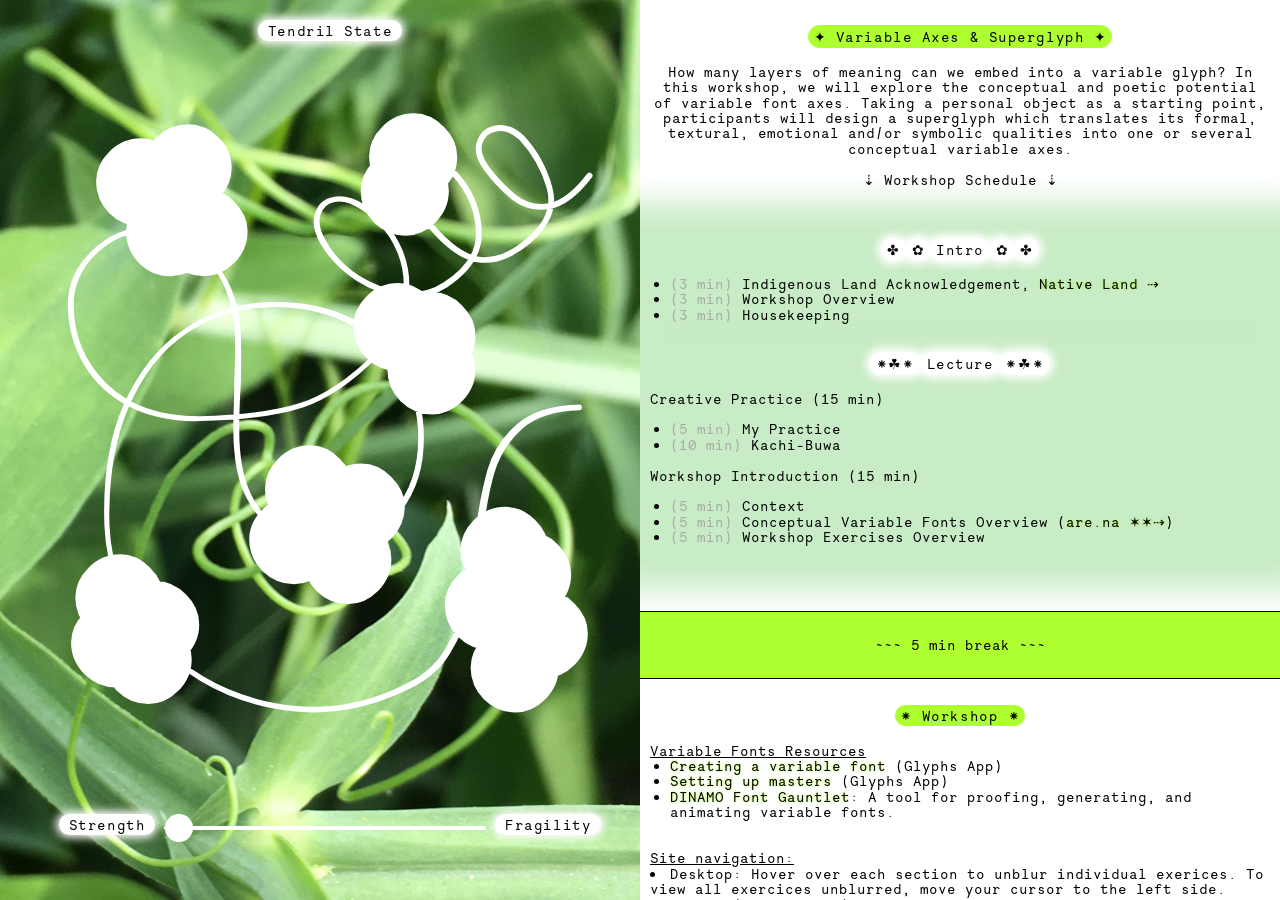
==== docs/index.html @ ecfbcab4 "Update index.html" ====
<!DOCTYPE html>
<html >
<head>
    <meta charset="UTF-8"> 
    <link rel="stylesheet" href="style.css">
    <meta name="description" content="Superglyph Workshop by Emi Takahashi">
    <meta property="og:url" content="">
    <meta property="og:title" content="Superglyph Workshop">
    <meta property="og:description" content="Superglyph Workshop by Emi Takahashi">
    <meta name="viewport" content="width=device-width, initial-scale=1">
    <link rel="shortcut icon" href="images/favi.png" type="image/png">
    <link rel="icon" href="images/favi.png" type="image/png">
    <title>Variable Axes & Superglyph Workshop</title> 


<body>
    <div class="big">
        <div class="left">
<!-- LEFT
----------------------------------------------------------------------------
----------------------------------------------------------------------------
----------------------------------------------------------------------------
----------------------------------------------------------------------------
----------------------------------------------------------------------------
----------------------------------------------------------------------------
--------------------------------------------------------------------------->
            <!-- COVER------------------------------------------------------------------>

                <div class="cover">
                <center>
                <div class="g"> 
                <button>Tendril State</button>

                    <div id="font" > <span class="glyph">I</span> </div>

                    <div class="range">
                        <button>Strength</button>
                        <input type ="range" min="100", max="900" value="100" id="weight-slider">
                        <button>Fragility</button>
                    </div>
                </div>
                </center>

                </div> 



            <!-- PARTICIPANTS --------------------------------------------------------->

            <div class="row zero">
                <div class="textbox">
                    <br>
                    <center><button>✦ Participants ✦</button></center>
                    <br>
                    <div class="column">
                    <a href="#Arina Sin">Arina Sin</a> <br>
                    <a href="#Benedikt Stranak">Benedikt Stranak</a> <br>
                    <a href="#christine claussen">christine claussen</a> <br>
                    <a href="#daniel rocha">Daniel Rocha</a> <br>
                    <a href="#Ekaterina Kirichuk">Ekaterina Kirichuka</a> <br>
                    <a href="#Emi Takahashi">Emi Takahashi</a> <br>
                    <a href="#karolina krupickova">karolina krupickova</a> <br>
                    <a href="#Kevin Ma">Kevin Ma</a> <br>
                    <a href="#Kimberly Chuang">Kimberly Chuang</a> <br>

                    </div>
                
                    <div class="column2">
                    <a href="#Liam Trumble">Liam Trumble</a> <br>
                    <a href="#Martin Sigler">Martin Sigler</a> <br>
                    <a href="#Melissa Frost">Melissa Frost</a> <br>
                    <a href="#Nina Blažková / Robin ">Nina Blažková / Robin </a><br>
                    <a href="#Omar Careaga">Omar Careaga</a> <br>
                    <a href="#Reed Jones">Reed Jones</a> <br>
                    <a href="#Ruth Ganzhorn">Ruth Ganzhorn</a> <br>
                    <a href="#weronika wrzesinska">weronika wrzesinska</a> <br>
                    <a href="#Xuejie Zhou ">Xuejie Zhou </a><br>
                    <br>

                </div>
                    
                    </ol>

                </div>
            </div> 

<!-- PARTICIPANT 1 ---------------------------------------------------------------------->

            <!-- Text ---------------->
            <div class="row one" id= "Arina Sin">
                <div class="textbox">
                    <div class="column">
                    ⇣ Arina Sin
                    <br>
                    <br>
                    </div>
                
                    <div class="column2">
                    <button>Smooth</button>----Lobulation----<button>Lobulated</button> <br>
                    <button>Localized</button>----Growth----<button>Spread Out</button>
                    </div> 
                </div>
            </div> 

            <!-- Image ------------->

            <div class="participant" >
                <div class="box">
                    <div class="img1"></div>
                    <div class="gif1"></div>  
                </div>
            </div>



<!-- PARTICIPANT 2 ----------------------------------------------------------------->

            <!-- Text ---------------->

            <div class="row two" id="Benedikt Stranak">
                <div class="textbox">
                    <div class="column">
                    ⇣ Benedikt Stranak
                    <br>
                    <br>
                    </div>
                
                    <div class="column2">
                    <button>Still</button>--------Current--------<button>Running</button>
                    </div> 
                </div>
            </div> 

            <!-- Image ------------->

            <div class="participant" >
                <div class="box">
                    <div class="img2"></div>
                    <div class="gif2"></div>  
                </div>
            </div>





<!-- PARTICIPANT 3 ----------------------------------------------------------------->

            <!-- Text ---------------->

            <div class="row three" id="christine claussen">
                <div class="textbox">
                    <div class="column">
                    ⇣ christine claussen
                    <br>
                    <br>
                    </div>
                
                    <div class="column2">
                    <button>Rigid</button>--------Spoonful--------<button>Soft</button>
                    </div> 
                </div>
            </div> 

            <!-- Image ------------->

            <div class="participant" >
                <div class="box">
                    <div class="img3"></div>
                    <div class="gif3"></div>  
                </div>
            </div>




<!-- PARTICIPANT 4 ----------------------------------------------------------------->

            <!-- Text ---------------->

            <div class="row four" id="Daniel Rocha">
                <div class="textbox">
                    <div class="column">
                    ⇣ Daniel Rocha
                    <br>
                    <br>
                    </div>
                
                    <div class="column2">
                    <button>Focused</button>-------Attention-------<button>Distraction</button>
                    </div> 
                </div>
            </div> 

            <!-- Image ------------->

            <div class="participant" >
                <div class="box">
                    <div class="img4"></div>
                    <div class="gif4"></div>  
                </div>
            </div>




<!-- PARTICIPANT 6 ----------------------------------------------------------------->

            <!-- Text ---------------->

            <div class="row six" id="Ekaterina Kirichuka">
                <div class="textbox">
                    <div class="column">
                    ⇣ Ekaterina Kirichuk
                    <br>
                    <br>
                    </div>
                
                    <div class="column2">
                    <button>Left Alone</button>---Amount of Care---<button>Taken Care Of</button>
                    </div> 
                </div>
            </div> 

            <!-- Image ------------->

            <div class="participant" >
                <div class="box">
                    <div class="img6"></div>
                    <div class="gif6"></div>  
                </div>
            </div>



<!-- PARTICIPANT 7 ----------------------------------------------------------------->

            <!-- Text ---------------->

            <div class="row seven" id="Emi Takahashi">
                <div class="textbox">
                    <div class="column">
                    ⇣ Emi Takahashi
                    <br>
                    <br>
                    </div>
                
                    <div class="column2">
                    <button>Strength</button>------Tendril State------<button>Fragility</button>
                    </div> 
                </div>
            </div> 

            <!-- Image ------------->

            <div class="participant" >
                <div class="box">
                    <div class="img7"></div>
                    <div class="gif7"></div>  
                </div>
            </div>


<!-- PARTICIPANT 8 ----------------------------------------------------------------->

            <!-- Text ---------------->

            <div class="row eight" id="karolina krupickova">
                <div class="textbox">
                    <div class="column">
                    ⇣ karolina krupickova
                    <br>
                    <br>
                    </div>
                
                    <div class="column2">
                     <button>On</button>-----------Presence-----------<button>Off</button>
                    </div> 
                </div>
            </div> 

            <!-- Image ------------->

            <div class="participant" >
                <div class="box">
                    <div class="img8"></div>
                    <div class="gif8"></div>  
                </div>
            </div>





<!-- PARTICIPANT 9 ----------------------------------------------------------------->

            <!-- Text ---------------->

            <div class="row nine" id="Kevin Ma">
                <div class="textbox">
                    <div class="column">
                    ⇣ Kevin Ma
                    <br>
                    <br>
                    </div>
                
                    <div class="column2">
                   <button>Closed</button>-----------Fan-----------<button>Open</button>
                    </div> 
                </div>
            </div> 

            <!-- Image ------------->

            <div class="participant" >
                <div class="box">
                    <div class="img9"></div>
                    <div class="gif9"></div>  
                </div>
            </div>





<!-- PARTICIPANT 10 ----------------------------------------------------------------->

            <!-- Text ---------------->

            <div class="row ten" id="Kimberly Chuang">
                <div class="textbox">
                    <div class="column">
                    ⇣ Kimberly Chuang
                    <br>
                    <br>
                    </div>
                
                    <div class="column2">
                    <button>Canned</button>-------Weight-------<button>Uncanned</button>
                    </div> 
                </div>
            </div> 

            <!-- Image ------------->

            <div class="participant" >
                <div class="box">
                    <div class="img10"></div>
                    <div class="gif10"></div>  
                </div>
            </div>



<!-- PARTICIPANT 11 ----------------------------------------------------------------->

            <!-- Text ---------------->

            <div class="row eleven" id="Liam Trumble">
                <div class="textbox">
                    <div class="column">
                    ⇣ Liam Trumble
                    <br>
                    <br>
                    </div>
                
                    <div class="column2">
                    <button>On</button>---------Presence---------<button>Off</button>
                    </div> 
                </div>
            </div> 

            <!-- Image ------------->

            <div class="participant" >
                <div class="box">
                    <div class="img11"></div>
                    <div class="gif11"></div>  
                </div>
            </div>



<!-- PARTICIPANT 12 ----------------------------------------------------------------->

            <!-- Text ---------------->

            <div class="row twelve" id="Martin Sigler">
                <div class="textbox">
                    <div class="column">
                    ⇣ Martin Sigler 
                    <br>
                    <br>
                    </div>
                
                    <div class="column2">
                    <button>Organic</button>-----State of Matter------<button>Artifical</button>
                    </div> 
                </div>
            </div> 

            <!-- Image ------------->

            <div class="participant" >
                <div class="box">
                    <div class="img12"></div>
                    <div class="gif12"></div>  
                </div>
            </div>



<!-- PARTICIPANT 13 ----------------------------------------------------------------->

            <!-- Text ---------------->

            <div class="row thirteen" id="Melissa Frost">
                <div class="textbox">
                    <div class="column">
                    ⇣ Melissa Frost
                    <br>
                    <br>
                    </div>
                
                    <div class="column2">
                    <button>Paperplace</button>
                    </div> 
                </div>
            </div> 

            <!-- Image ------------->

            <div class="participant" >
                <div class="box">
                    <div class="img13"></div>
                    <div class="gif13"></div>  
                </div>
            </div>



<!-- PARTICIPANT 13.5 ----------------------------------------------------------------->

            <!-- Text ---------------->

            <div class="row tt">
                <div class="textbox" id="Nina Blažková / Robin">
                    <div class="column">
                    ⇣ Nina Blažková / Robin
                    <br>
                    <br>
                    </div>
                
                    <div class="column2">
                    <button>Tall</button>---------Shoe Height---------<button>Short</button><br>
                    <button>Chunky</button>-------Shoe Weight-------<button>Dainty</button>
                    </div> 
                </div>
            </div> 

            <!-- Image ------------->

            <div class="participant" >
                <div class="box">
                    <div class="img13d"></div>
                    <div class="gif13d"></div>  
                </div>
            </div>



<!-- PARTICIPANT 14 ----------------------------------------------------------------->

            <!-- Text ---------------->

            <div class="row fourteen" id="Omar Careaga">
                <div class="textbox">
                    <div class="column">
                    ⇣ Omar Careaga
                    <br>
                    <br>
                    </div>
                
                    <div class="column2">
                    <button>Nature</button>---------Landscape---------<button>Urban</button>
                    </div> 
                </div>
            </div> 

            <!-- Image ------------->

            <div class="participant" >
                <div class="box">
                    <div class="img14"></div>
                    <div class="gif14"></div>  
                </div>
            </div>



<!-- PARTICIPANT 15 ----------------------------------------------------------------->

            <!-- Text ---------------->

            <div class="row seven" id="Reed Jones">
                <div class="textbox">
                    <div class="column">
                    ⇣ Reed Jones
                    <br>
                    <br>
                    </div>
                
                    <div class="column2">
                    <button>Foggy</button>---------Understanding---------<button>Clear</button>
                    </div> 
                </div>
            </div> 

            <!-- Image ------------->

            <div class="participant" >
                <div class="box">
                    <div class="img15"></div>
                    <div class="gif15"></div>  
                </div>
            </div>



<!-- PARTICIPANT 16 ----------------------------------------------------------------->

            <!-- Text ---------------->

            <div class="row seven" id="Ruth Ganzhorn">
                <div class="textbox">
                    <div class="column">
                    ⇣ Ruth Ganzhorn
                    <br>
                    <br>
                    </div>
                
                    <div class="column2">
                    <button>Open</button>---------Energy---------<button>Reserved</button>
                    </div> 
                </div>
            </div> 

            <!-- Image ------------->

            <div class="participant" >
                <div class="box">
                    <div class="img16"></div>
                    <div class="gif16"></div>  
                </div>
            </div>


<!-- PARTICIPANT 17 ----------------------------------------------------------------->

            <!-- Text ---------------->

            <div class="row seven" id="weronika wrzesinska">
                <div class="textbox">
                    <div class="column">
                    ⇣ weronika wrzesinska
                    <br>
                    <br>
                    </div>
                
                    <div class="column2">
                    <button>Tension</button>---------Body Work---------<button>Release</button>
                    </div> 
                </div>
            </div> 

            <!-- Image ------------->

            <div class="participant" >
                <div class="box">
                    <div class="img17"></div>
                    <div class="gif17"></div>  
                </div>
            </div>




<!-- PARTICIPANT 18 ----------------------------------------------------------------->

            <!-- Text ---------------->

            <div class="row seven" id="Xuejie Zhou">
                <div class="textbox">
                    <div class="column">
                    ⇣ Xuejie Zhou
                    <br>
                    <br>
                    </div>
                
                    <div class="column2">
                    <button>Empty</button>--------Balloon Volume--------<button>Full of Air</button>
                    </div> 
                </div>
            </div> 

            <!-- Image ------------->

            <div class="participant" >
                <div class="box">
                    <div class="img18"></div>
                    <div class="gif18"></div>  
                </div>
            </div>



</div>

<!-- RIGHT 
----------------------------------------------------------------------------
----------------------------------------------------------------------------
----------------------------------------------------------------------------
----------------------------------------------------------------------------
----------------------------------------------------------------------------
----------------------------------------------------------------------------
----------------------------------------------------------------------------
----------------------------------------------------------------------------
--------------------------------------------------------------------------->
        <div class="right">

            
            <!-- DESCRIPTION -------------------------------------------------->
            <div class="area">
                <p id="header">
                <br>
                <center><button>✦ Variable Axes & Superglyph ✦</button></center>
                </p>
                <br>
                <p>
                <center>
                How many layers of meaning can we embed into a variable glyph? In this workshop, we will explore the conceptual and poetic potential of variable font axes. Taking a personal object as a starting point, participants will design a superglyph which translates its formal, textural, emotional and/or symbolic qualities into one or several conceptual variable axes.
                <br><br>
                ⇣ Workshop Schedule ⇣
                <br><br>
            </center>     
                </p>
            </div>
            <br>

            <!-- INTRODUCTION ----------------------------------------------------->
            <div class="solid">
                <center>
                    <button>✤</button><button>✿</button><button>Intro</button><button>✿</button><button>✤</button>
                </center>
                <br>
                <ol>
                    <li><span class="time">(3 min)</span> Indigenous Land Acknowledgement, <a href="https://native-land.ca/" target="blank"> Native Land ⇢</a>
                    </li>
                    <li><span class="time">(3 min)</span> Workshop Overview</li>
                    <li><span class="time">(3 min)</span> Housekeeping</li>
                </ol>
            </div>

            <!-- LECTURE ---------------------------------------------------------->
            <div class="solid">
                <center>
                    <button>⁕☘⁕</button><button>Lecture</button><button>⁕☘⁕</button>
                </center>
                    <br>
                    Creative Practice (15 min)
                    <br>
                    <br>
                    <ol>
                        <li><span class="time">(5 min)</span> My Practice</li>
                        <li><span class="time">(10 min)</span> Kachi-Buwa</li>
                    </ol>
                    <br>
                    Workshop Introduction (15 min)
                    <br>
                    <br>
                    <ol>
                        <li><span class="time">(5 min)</span>
                         Context</li>

                        <li><span class="time">(5 min)</span>
                         Conceptual Variable Fonts Overview (<a href="https://www.are.na/emi-takahashi/variable-axes-superglyph-collisions-workshop" target="blank">are.na ✶✶⇢</a>)</li>

                        <li><span class="time">(5 min)</span>
                         Workshop Exercises Overview</li>
                    </ol>
            </div>
            <br>
            <br>
                        <br>


        <!-- BREAK ------------------------------------------------------------------------>

        <div class="break">
        <br>
        <center> ~~~ 5 min break ~~~ </center>
        <br>
        </div>


         <!-- WORKSHOP ------------------------------------------------------------->

            <div class="line">
                <center>
                    <br>
                    <button>⁕ Workshop ⁕</button>
                </center>
                <p>
                <br>
                <u>Variable Fonts Resources </u>
                <ul>
                    <li><a href="https://glyphsapp.com/learn/creating-a-variable-font" target="blank">Creating a variable font</a> (Glyphs App)</li>
                    <li><a href="https://glyphsapp.com/learn/multiple-masters-part-1-setting-up-masters" target="blank">Setting up masters</a> (Glyphs App)</li>
                    <li><a href="https://fontgauntlet.com/" target="blank">DINAMO Font Gauntlet</a>: A tool for proofing, generating, and animating variable fonts.</li>
                </ul>
                    <br>
                    <br>
                    <u>Site navigation:</u>
                    <br>
                        <li>Desktop: Hover over each section to unblur individual exerices. To view all exercices unblurred, move your cursor to the left side.
                        </li>

                        <li> Mobile (Chrome only): Tap each section to unblur individual exerices. To view all exercices together, tap on the left side.
                        </li>
                    <br>
                    <br>

                </p>
            </div>


        <!-- EXERCISE 1: OBJECT ----------------------------------------------------->

        <div class="dot">
                <span class="time">(10 min)</span> <br>
                <span class="ex1">Exercise 01: Object</span> 
                <br>
                <br>

                <i>Choose an object as a source of inspiration for your glyph and variable axis.</i> 
                </p>
                <br>
                
                <ol>
                    <li>It can be personal or impersonal. Does it exist in your space?</li>
                    <li>It can be inanimate or animate.</li>
                    <li> Consider the physical, functional, sentimental, social or cultural properties that an object might hold. </li>
                    <li>Consider looking around you, through the photo gallery on your phone, <a href="https://commons.wikimedia.org/wiki/Main_Page" target="blank">Wikipedia Commons</a> or Modem Studio's <a href="http://img.modem.studio/" target="blank">image collection</a> if you're not sure where to start.</li></ol>
                <br>
                <p>
                <span class="outcome">Outcome</span>: Decide on an object and document it. The documented image can either be found or self-authored.
                </p>
                <br>
         </div>


        <!-- EXERCISE 2: AXIS ------------------------------------------------------>

        <div class="dot">
                <span class="time">(15 min)</span> <br>
                <span class="ex2">Exercise 02: Variable Axis</span>
                <br>
                <br>
                <p>
                    <i>Decide on at least one conceptual variable axis inspired by your chosen object.</i> 
                </p>
                <br>
                <ol>
                    <li>What would you like to suggest/reveal/communicate about your object?</li>
                    <li>What aspect of your object is informing your variable axis? (e.g.: form, action, condition, texture, emotion, function, quality, quantity, time, etc.)</li>
                    <li>Consider how the name of your variable axis relates to the two styles on the axis. Examples:</li>
                    <ul>
                        <li>Axis: Weight ⇢ Styles: Light & Bold</li>
                        <li>Axis: Temperature ⇢ Styles: Hot & Cold</li>
                        <li>Axis: Glass ⇢ Styles: Empty & Full</li>
                    </ul>
                </ol>
                <br>
                <p>
                <span class="outcome">Outcome</span>: Determine the following:
                    <ol>
                        <li>Name of the variable axis</li>
                        <li>Name of the styles on variable axis</li>
                    </ol>
                    <br>
                    Submit and share your object image and variable axis names using <u><a href="https://airtable.com/shr6uA52PX9wPb8d2" target="blank">this form</a></u>.
                </p>
                <br>
        </div>


        <!-- EXERCISE 3: GLYPH -------------------------------------------------------->

        <div class="dot">
                <span class="time">(10 min)</span> <br>
                <span class="ex3">Exercise 03: Glyph</span>
                <br>
                <br>

                <p>
                    <i>Determine the shape of your glyph. Start sketching it in your medium of preference.</i> 
                </p>
                <br>
                <ol>

                    <li>How does it relate to your object?</li>
                    <li>Is it an existing glyph or letterform?</li>
                    <li>Are you creating a new glyph?</li>
                    <li>Is it a symbol or a metaphor?</li>
                    <li>Consider what possibilities it will offer, relative to your variable axis.</li>
                </ol>

                <br>
                <p>
                <span class="outcome">Outcome</span>: Sketches of your glyph(s).
                </p>
                <br>
        </div>


        <!-- EXERCISE 4: VARIABLE GLYPH -------------------------------------------------->

        <div class="dot">
                <span class="time">(30 min)</span> <br>
                <span class="ex4">Exercise 04: Variable Glyph</span>
                <br>
                <br>

                <p>
                    <i>Create your variable glyph, applying the conceptual axis onto the glyph you established in Exercises 02 & 03.</i> 
                </p>
                <br>
                <ol>
                    <li>How does each axis extreme or style manifest visually?</li>
                    <li>Consider how motion will affect your glyph when transitioning from one state to another. Is it subtle, contrasted, intense, revealing etc.?</li>
                    <li>As a reminder, make sure that your font masters are compatible:</li>
                    <ul>
                        <li>Same amount of paths, nodes and handles, anchors</li>
                        <li>All paths, nodes and handles must be in the same order</li>

                    </ul>
                    <li>Testing your variable glyph with <a href="https://fontgauntlet.com/" target="blank">DINAMO Font Gauntlet</a></li></ol>

                <br>
                <p>
                <span class="outcome">Outcome</span>: Variable glyph drawn in Glyphs App.
                <br>
                <br>
                Submit animated or static documentation of your variable glyph using <u><a href="https://airtable.com/shr3anmZ7ApiR5IPV" target="blank">this form</a></u>. (Note: It will be published online in a square space.) Resource: <a href="https://ezgif.com/video-to-gif" target="blank">Video to GIF</a>.
                </p>
                <br>
        </div>
                    

        <!-- BREAK ------------------------------------------------------------------------>

        <div class="break">
        <br>
        <center> ~~~~ 10 min break ~~~ </center>
        <br>
        </div>

        
        <!-- FINAL: SHORT PRESENTATIONS --------------------------------------------------->

        <div class="line">
                <span class="time">(20 min)</span> <br>
                <span class="final">Final: Short Presentations</span>
                <br>
                <br>

                <p>
                    <i>Share your variable axis and glyph with us!</i> 
                </p>
                <br>
                <ol>
                    <li>Participants give a 1 to 2-minute presentation of their object, variable axis, and final variable glyph.</li>
                    <li>Please feel free to present your work how ever way you like. (Ex: using <a href="https://fontgauntlet.com/" target="blank">DINAMO Font Gauntlet</a> to animate your glyph)</li>
                    <li>Work in progress, process work, unfinished work is also highly encouraged!</li></ol>
                <br>
        </div>



        <!-- DOCUMENTATION ---------------------------------------------------------------------->

        <div class="line">

                <span class="final">Post-Workshop</span>
                <br>
                <br>
                <p>
                    <i>Share your glyph here :~)</i>
                <br>
                <br>
                    Work created during the workshop will be shared on the left side of this mini-site. If you haven’t had time during this workshop, please upload any of the outstanding following items through the forms below:
                </p>
                <br>
                <ol>
                    <li>Image of your object, names of your variable axis and/or name of your styles on variable axis <a href="https://airtable.com/shrw0DC5oDTIp8oxQ" target="blank">(form)</a></li>
                    <li>Glyph documentation: Looping screen recording, image or GIF of your final variable glyph.  <a href="https://airtable.com/shr3anmZ7ApiR5IPV" target="blank">(form)</a></li>
                </ol>
                <br>
        </div>

        <!-- FOOTER ---------------------------------------------------------------------->

        <div class="line">
            <center> <button>Thank You & Colophon</button> </center>
            <p>
            <br>
            <i>Thank you </i> <a href="https://johannahammer.com/" target="blank">Johanna Hammer</a> & <a href="https://www.instagram.com/itskarolinakrupickova/" target="blank">karolina krupickova</a> from <a href="http://studiobasic.london/" target="blank">Studio Basic</a> for generously inviting me to be a part of <a href="https://collisionswork.shop/" target="blank">Collisions</a>, Michelle Kuan & Marthe Métayer for your support.<span class="icon">♥</span>
            <br><br>
            Typeface: Necto Mono by Marco Condello, courtesy of <a href="http://collletttivo.it/" target="blank">Collletttivo</a>.
            <br>
            <br>

            Emi Takahashi ~ 
            info@emitakahashi.ca <span class="icon">✾</span> <a href="http://emitakahashi.ca/" target="blank">website</a> <span class="icon">❁</span> <a href="https://www.instagram.com/emi.taka.hashi/" target="blank">ig</a> <span class="icon">❃</span> <a href="https://www.are.na/emi-takahashi" target="blank">are.na</a>
            </p> 
            <script src="script.js"></script>
        </div>
    </body>
</html>
---- docs/style.css ----
@font-face {
    font-family: "Necto";
    src: url("fonts/NectoMono-Regular.otf");
}


@font-face {
  font-family: 'Squish';
  font-style: normal;
  font-weight: 100 900;
  src: url("fonts/SquishVF.woff2") format("woff2-variations");
  }

  @font-face {
  font-family: 'AM';
    src: url("fonts/AmbiantVariable-LightSans.ttf");
}


* {
  margin: 0;
  padding: 0;
}

html,
body, 
p,
.h1 {
  font-family: Necto, serif;
  font-size: 14px;
  font-style: normal;
  line-height: 1.1;
}


a {
  color: black;
  text-decoration: none;
  text-shadow: 0 0 3px GreenYellow;
  z-index: 10;
}

a:hover {
   color: transparent;
   text-shadow: 0 0 3px rgba(0,0,0,0.5);
}


.box{
  display: table;
  border-collapse: collapse;
  width: 100%;
  text-align: center;

}

.textbox{
text-align: left;
overflow-wrap: break-word;
word-wrap: break-word;
}

.column {
  width: 24.5vw;
  float: left;
  word-wrap: break-word
  }

.column2 {
  float: left;
  word-wrap: break-word
}


.cover{
  text-align: center;
  width: 100%;
  height: 100vh;
  border-bottom: 0px solid black;
  padding: 10px 10px 0px 10px;
  background-color: GreenYellow;
  background:url('images/tendril.JPG');
  background-position: center;
  background-repeat: no-repeat;
  background-size: 100vw;
  grid-template-columns: 36px auto;
    overflow: hidden;
    position: relative;
}

.g {
  height:100vh;
  width: 98%;
  box-sizing: border-box;
  padding: 10px 10px 10px 10px;
  border-right: 0px solid black;
  display: inline-block;
  position: relative;
}


/* BUTTONS
-------------------------------------------------- */

.solid button {
    appearance: none;
    -webkit-appearance: none;
    border: 1px solid white;
    font-family: "Necto", sans-serif;
    font-size: 14px;
    letter-spacing: 0.04em;
    padding: 2px 5px 2px 5px;
    color: black;
    background-color: white;
    border-radius: 25px;
    text-align: center;
    user-select: none;
    box-shadow: 0 0 8px 4px  white;

}


.area button {
    appearance: none;
    -webkit-appearance: none;
    border: 1px solid GreenYellow;
    font-family: "Necto", sans-serif;
    font-size: 14px;
    letter-spacing: 0.04em;
    padding: 2px 5px 2px 5px;
    color: black;
    background-color: GreenYellow;
    border-radius: 20px;
    text-align: center;
    user-select: none;
}

.line button {
    appearance: none;
    -webkit-appearance: none;
    border: 1px solid white;
    font-family: "Necto", sans-serif;
    font-size: 14px;
    letter-spacing: 0.04em;
    padding: 2px 5px 2px 5px;
    color: black;
    background-color: GreenYellow;
    border-radius: 20px;
    text-align: center;
    user-select: none;
}


.textbox button {
    appearance: none;
    -webkit-appearance: none;
    border: 1px solid white;
    font-family: "Necto", sans-serif;
    font-size: 14px;
    letter-spacing: 0.04em;
    padding: 2px 5px 2px 5px;
    color: black;
    background-color: GreenYellow;
    border-radius: 20px;
    text-align: center;
    user-select: none;
}


.column button {
    appearance: none;
    -webkit-appearance: none;
    border: 1px solid white;
    font-family: "Necto", sans-serif;
    font-size: 14px;
    letter-spacing: 0.04em;
    padding: 2px 5px 2px 5px;
    color: black;
    background-color: GreenYellow;
    border-radius: 20px;
    text-align: center;
    user-select: none;
}



.g button {
    appearance: none;
    -webkit-appearance: none;
    border: 0px solid black;
    font-family: "Necto", sans-serif;
    font-size: 14px;
    letter-spacing: 0.04em;
    padding: 2px 10px 2px 10px;
    background-color: white;
    border-radius: 20px;
    color: black;
    text-align: center;
    position: relative;
    box-shadow: 0 0 8px 3px  white;
}


hr {
  display: overlay;
  margin-right: auto;
  border-width: 1px solid black;
}


/* SPACES
-------------------------------------------------- */

.rowtext {
  width: auto;
  height: 100vh;
  border-bottom: 1px solid black;
  padding: 10px 10px 10px 10px;
  background-color: black;
  display: grid;
  grid-template-columns: 36px auto;
}


.row {
  width: auto;
  height: auto;
  border-bottom: 1px solid black;
  padding: 10px 10px 10px 10px;
  display: grid;
  overflow-wrap: break-word;
}

.participant {
  width: auto;
  height: auto;
  border-bottom: 1px solid black;
  padding: 0px 0px 0px 0px;
  display: grid;
}


.area {
  padding: 10px 10px 10px 10px;
  border-top: 0px solid black;
  position: relative;
}

.line {
  padding: 10px 10px 10px 10px;
  border-top: 1px solid black;
}


.break {
  padding: 10px 10px 10px 10px;
  border-top: 1px solid black;
    background-color: GreenYellow;
}


.solid {
  padding: 10px 10px 20px 10px;
  background: #C8ECC5;
  border-top: 0px solid black;
  box-shadow: 0 0 30px 25px  #C8ECC5;
}


.dot {
  padding: 10px 10px 10px 10px;
  border-top: 1px solid black;
}


.right:hover .dot {
  filter: blur(5px);
}

.right .dot:hover {
  filter: blur(0);
}



/* CONTAINERS
-------------------------------------------------- */

.big{
	display: -webkit-box;
	display: -moz-box;
	display: -ms-flexbox;
	display: -webkit-flex;
	display: flex;
  overflow-x: hidden !important;
  overflow-y: hidden !important;
  width: 100vw;
  height: 100vh;
	/* avoid browser level touch actions */
	xtouch-action: none; 
}


.left {
  width: 50vw;
  background: solid black;
    position: relative;
  /*border-right: 1px solid black;*/
}

.right {
  width: 50vw;
  overflow: auto;
  /*background-color: black;*/
}


.right.scroll{
  padding:right;
}

.left, 
.right {
  overflow-y: scroll; 
  overflow-x: hidden;
	-webkit-overflow-scrolling: touch;
  height: 100vh;
}


/* SCROLL BAR RIGHT
-------------------------------------------------- */


    /* Track */

.right::-webkit-scrollbar-track {
    background-color: white;
    border: 1px solid black;
    border-radius: 6px;
    }

    /* Handle */

.right::-webkit-scrollbar-thumb {
    background: GreenYellow;
    border: 1px solid black;
    border-radius: 6px;
    transition: background-color .5s;
    }

    /* Handle on hover */
    
.right::-webkit-scrollbar-thumb:hover {
    background: white; 
    }

.right::-webkit-scrollbar {
    width: 6px;
}


 
/* SCROLL BAR LEFT
-------------------------------------------------- */

    /* Track */

   
.left::-webkit-scrollbar-track {
    background: white; 
    border: 1px solid black;
    border-radius: 6px;
    }

    /* Handle */

.left::-webkit-scrollbar-thumb {
    background: GreenYellow;
    border: 1px solid black;
    border-radius: 6px;
    overflow: auto
    }

    /* Handle on hover */

.left::-webkit-scrollbar-thumb:hover {
      background: white; 
    }


.left::-webkit-scrollbar {
    width: 6px;
    }

 /* END SCROLLBAR */




/* VARIABLE STUFF
-------------------------------------------------- */


#font {
  font-family: 'Squish';
  font-size: 65vw;
  font-weight: 100;
  line-height: 85vh;
}


#weight-slider {
  -webkit-appearance: none;
  width: 25vw;
  height: 2px;
  border-radius: 3rem;
  background: white;
  border: 1px solid white;
  margin-bottom: 20px;
  margin-top: 20px;
}



#weight-slider::-webkit-slider-thumb {
  -webkit-appearance: none;
  appearance: none;
  width: 2rem;
  height: 2rem;
  border-radius: 100%;
  background: white;
  border: 0px solid black;
  cursor: pointer;
}



#weight-slider::-moz-range-thumb {
  width: 2rem;
  height: 2rem;
  border-radius: 100%;
  background: red;
  cursor: pointer;
}



.g.range {
  position: relative;
      width: 100%;
    height: 100%;

}




/* COLOR
-------------------------------------------------- */
.blank {
  color: white !important;
}

.today,
#more {
  background: #F1F1F1;
}


#person1 {
  background: #FFFFE0;
}


.glyph {

  /*color: #cff598;*/
  color: white;
  /*text-shadow: -1px -1px 0 #ffff, 1px -1px 0 #ffff, -1px 1px 0 #ffff, 1px 1px 0 #ffff;*/
  /*text-shadow: -1px -1px 0 #000, 1px -1px 0 #000, -1px 1px 0 #000, 1px 1px 0 #000;*/
   text-shadow: -10px -10px 10 #ffff, 10px -10px 0 #ffff, -10px 10px 0 #ffff, 10px 10px 0 #ffff;
      /*text-shadow: 0 0 15px #ffff;*/
}


.icon {
  color: GreenYellow;
}

.time {
  color: DarkGray;
}


.ex1 {
  background-color: GreenYellow;
  color: black;
}

.ex2 {
  background-color: GreenYellow;
  color: black;
}

.ex3 {
  background-color: GreenYellow;
  color: black;
}

.ex4 {
  background-color: GreenYellow;
  color: black;
}

.outcome {
  text-decoration: underline double;
  text-decoration-color: GreenYellow;
  color: black;
}

.final {
  background-color: GreenYellow;
  color: black;
}


.link {
  color: white;
}
.link:hover {
  color:black;
}

.no-class {
  color: lightgray;
}




/* PARTICIPANT IMAGES
--------------------------------------------------*/
       

.img1,
.gif1, 
.img2, 
.gif2, {
  display: table-cell;
  width: 100%;
}


 /* PARTICIPANT 1
              --------------------------------------------------*/

.img1 {
  width: 50%;
  float: left;
  background:url('images/img1.png') ;
  background-repeat: no-repeat;
  background-position: center;
  background-size: 101%;
padding-top: 50%;
  }


.gif1 {
  color:white;
  width: 50%;
  float: left;
  background:url('images/img1.gif') ;
  background-repeat: no-repeat;
  background-position: center;
  background-size: 100%;
  padding-top: 50%;
  }


 /* PARTICIPANT 2
              --------------------------------------------------*/


.img2 {
  width: 50%;
  float: left;
  background:url('images/img2.png') ;
  background-repeat: no-repeat;
  background-position: center;
  background-size: 155%;
padding-top: 50%;
  }


.gif2 {
  color:white;
  width: 50%;
  float: left;
  background:url('images/img2.gif') ;
  background-repeat: no-repeat;
  background-position: center;
  background-size: 90%;
  padding-top: 50%;
  }



/* PARTICIPANT 3
              --------------------------------------------------*/


.img3 {
  width: 50%;
  float: left;
   background:url('images/img3.jpeg') ;
  background-repeat: no-repeat;
  background-position: center;
  background-size: 120%;
  padding-top: 50%;
  }


.gif3 {
  color:white;
  width: 50%;
  float: left;
  background:url('images/img3_1.png') ;
  background-repeat: no-repeat;
  background-position: center;
  background-size: 70%;
  padding-top: 50%;
  }



/* PARTICIPANT 4
              --------------------------------------------------*/

.img4 {
  width: 50%;
  float: left;
  background:url('images/img4.jpeg') ;
  background-repeat: no-repeat;
  background-position: center;
  background-size: 100%;
  padding-top: 50%;
  }


.gif4 {
  color:white;
  width: 50%;
  float: left;
  background:url('images/img4.gif') ;
  background-repeat: no-repeat;
  background-position: center;
  background-size: 100%;
  padding-top: 50%;
  }




/* PARTICIPANT 6
              --------------------------------------------------*/

.img6 {
  width: 50%;
  float: left;
  background:url('images/img6.jpeg') ;
  background-repeat: no-repeat;
  background-position: center;
  background-size: 110%;
  padding-top: 50%;
  }


.gif6 {
  color:white;
  width: 50%;
  float: left;
  background:url('images/img6.gif') ;
  background-repeat: no-repeat;
  background-position: center;
  background-size: 100%;
  padding-top: 50%;
  }


/* PARTICIPANT 7
              --------------------------------------------------*/

.img7 {
  width: 50%;
  float: left;
  background:url('images/tendril.JPG') ;
  background-repeat: no-repeat;
  background-position: center;
  background-size: 110%;
  padding-top: 50%;
  }


.gif7 {
  color:white;
  width: 50%;
  float: left;
  background:url('images/tendril_motion.gif') ;
  background-repeat: no-repeat;
  background-position: center;
  background-size: 100%;
  padding-top: 50%;
  }


/* PARTICIPANT 8
              --------------------------------------------------*/

.img8 {
  width: 50%;
  float: left;
  background:url('images/img8.png') ;
  background-repeat: no-repeat;
  background-position: center;
  background-size: 100%;
  padding-top: 50%;
  }


.gif8 {
  color:white;
  width: 50%;
  float: left;
  background:url('images/img8.gif') ;
  background-repeat: no-repeat;
  background-position: center;
  background-size: 100%;
  padding-top: 50%;
  }


/* PARTICIPANT 9
              --------------------------------------------------*/

.img9 {
  width: 50%;
  float: left;
  background:url('images/img9.png') ;
  background-repeat: no-repeat;
  background-position: center;
  background-size: 180%;
  padding-top: 50%;
  }


.gif9 {
  color:white;
  width: 50%;
  float: left;
  background:url('images/img9.gif') ;
  background-repeat: no-repeat;
  background-position: center;
  background-size: 110%;
  padding-top: 50%;
  }


  /* PARTICIPANT 10
              --------------------------------------------------*/

.img10 {
  width: 50%;
  float: left;
  background:url('images/img10.jpeg') ;
  background-repeat: no-repeat;
  background-position: 70% 75%;
  background-size: 180%;
  padding-top: 50%;
  }


.gif10 {
  color:white;
  width: 50%;
  float: left;
  background:url('images/img10.gif') ;
  background-repeat: no-repeat;
  background-position: center;
  background-size: 100%;
  padding-top: 50%;
  }

  /* PARTICIPANT 11
              --------------------------------------------------*/

.img11 {
  width: 50%;
  float: left;
  background:url('images/img11.jpeg') ;
  background-repeat: no-repeat;
  background-position: center;
  background-size: 90%;
  padding-top: 50%;
  }


.gif11 {
  color:white;
  width: 50%;
  float: left;
  background:url('images/img11.gif') ;
  background-repeat: no-repeat;
  background-position: center;
  background-size: 90%;
  padding-top: 50%;
  }


  /* PARTICIPANT 12
              --------------------------------------------------*/

.img12 {
  width: 50%;
  float: left;
  background:url('images/img12.jpeg') ;
  background-repeat: no-repeat;
  background-position: center;
  background-size: 100%;
  padding-top: 50%;
  }


.gif12 {
  color:white;
  width: 50%;
  float: left;
  background:url('images/img12.gif') ;
  background-repeat: no-repeat;
  background-position: center;
  background-size: 90%;
  padding-top: 50%;
  }



  /* PARTICIPANT 13
              --------------------------------------------------*/

.img13 {
  width: 50%;
  float: left;
  background:url('images/img13.jpeg') ;
  background-repeat: no-repeat;
  background-position: center;
  background-size: 150%;
  padding-top: 50%;
  }


.gif13 {
  color:white;
  width: 50%;
  float: left;
  background:url('images/img13.gif') ;
  background-repeat: no-repeat;
  background-position: center;
  background-size: 110%;
  padding-top: 50%;
  }



  /* PARTICIPANT 13.5
              --------------------------------------------------*/

.img13d {
  width: 50%;
  float: left;
  background:url('images/img13d.jpeg') ;
  background-repeat: no-repeat;
  background-position: center;
  background-size: 130%;
  padding-top: 50%;
  }


.gif13d {
  color:white;
  width: 50%;
  float: left;
  background:url('images/img13d.gif') ;
  background-repeat: no-repeat;
  background-position: center;
  background-size: 110%;
  padding-top: 50%;
  }


  /* PARTICIPANT 14
              --------------------------------------------------*/

.img14 {
  width: 50%;
  float: left;
  background:url('images/img14.png') ;
  background-repeat: no-repeat;
  background-position: center;
  background-size: 130%;
  padding-top: 50%;
  }


.gif14 {
  color:white;
  width: 50%;
  float: left;
  background:url('images/img14.gif') ;
  background-repeat: no-repeat;
  background-position: center;
  background-size: 110%;
  padding-top: 50%;
  }




  /* PARTICIPANT 15
              --------------------------------------------------*/

.img15 {
  width: 50%;
  float: left;
  background:url('images/img15.png') ;
  background-repeat: no-repeat;
  background-position: center;
  background-size: 170%;
  padding-top: 50%;
  }

.gif15 {
  color:white;
  width: 50%;
  float: left;
  background:url('images/img15.gif') ;
  background-repeat: no-repeat;
  background-position: center;
  background-size: 100%;
  padding-top: 50%;
  }



  /* PARTICIPANT 16
              --------------------------------------------------*/

.img16 {
  width: 50%;
  float: left;
  background:url('images/img16.jpeg') ;
  background-repeat: no-repeat;
  background-position: center;
  background-size: 160%;
  padding-top: 50%;
  }


.gif16 {
  color:white;
  width: 50%;
  float: left;
  background:url('images/img16.gif') ;
  background-repeat: no-repeat;
  background-position: center;
  background-size: 80%;
  padding-top: 50%;
  }






  /* PARTICIPANT 17
              --------------------------------------------------*/

.img17 {
  width: 50%;
  float: left;
  background:url('images/img17.jpeg') ;
  background-repeat: no-repeat;
  background-position: top;
  background-size: 100%;
  padding-top: 50%;
  }


.gif17 {
  color:white;
  width: 50%;
  float: left;
  background:url('images/img17.gif') ;
  background-repeat: no-repeat;
  background-position: center;
  background-size: 100%;
  padding-top: 50%;
  }




  /* PARTICIPANT 18
              --------------------------------------------------*/

.img18 {
  width: 50%;
  float: left;
  background:url('images/img182.jpeg') ;
  background-repeat: no-repeat;
  background-position: top;
  background-size: 110%;
  padding-top: 50%;
  }


.gif18 {
  color:white;
  width: 50%;
  float: left;
  background:url('images/img18.gif') ;
  background-repeat: no-repeat;
  background-position: center;
  background-size: 80%;
  padding-top: 50%;
  }


















































/* TEXT
--------------------------------------------------*/

ol {
  list-style-type: disc;
  margin-left: 20px;
}

ul {
  margin-left: 20px;
  margin-top: 0px;
}

blockquote {
  margin-left: 20px;
}

.blur {
  color: transparent;
  text-shadow: 0 0 5px rgba(0,0,0,0.5);
}




/* MOBILE
-------------------------------------------------- */

@media screen and (max-width: 1200px) {
  html,
  body, 
  p,
  .h1 {
    font-size: 12px;
    line-height: 1.1;
  }

  .row {

  }

.solid button, 
.area button, 
.g button,
.line button,
.textbox button {
    font-size: 12px;
}



.cover{
  text-align: center;
  width: 100%;
  height: 100vh;
  background-color: black;
  background:url('images/tendril.JPG');
  background-position: center;
  background-size: 140vw;
  grid-template-columns: 36px auto;
}



.g {
  height:100vh;
  width: 95%;
  float: left;
}

.area, {
  padding: 5px;
  border-top: 0px solid black;
}


.line {
  padding: 5px;
  border-top: 1px solid black;
}


.solid {
  padding: 10px 5px 20px 5px;;
}


.dot {
  padding: 5px;
}


#font {
  font-size: 60vw;
  line-height: 65vh;
  float: center;
}


.textbox{
text-align: center;
overflow-wrap: break-word;
word-wrap: break-word;
}
  
.column {
  width: 100%;
  float: center;
  }

.column2 {
    width: 100%;
    float: center;
  }

.left, .right
    {
      display: block; 
      border-right: 1px solid black;
    }


 #weight-slider {
  -webkit-appearance: none;
  width: 40vw;
}




/* PARTICIPANTS
-------------------------------------------------- */


  .img1, .gif1, .img2, .gif2, .img3, .gif3, .img4, .gif4, .img5, .gif5, .img6, .gif6, .img7, .gif7, .img8, .gif8, .img9, .gif9, .img10, .gif10, .img11, .gif11, .img12, .gif12, .img13, .gif13, .img13d, .gif13d, .img14, .gif14, .img15, .gif15, .img16, .gif16, .img17, .gif17, .img18, .gif18 {
    display: table-footer-group;
    background-position: center;
    background-size: cover;
    width: 100%;
    height:100%;
    padding-top: 100%;

  }




} 

{"mode":"full","isActive":false}
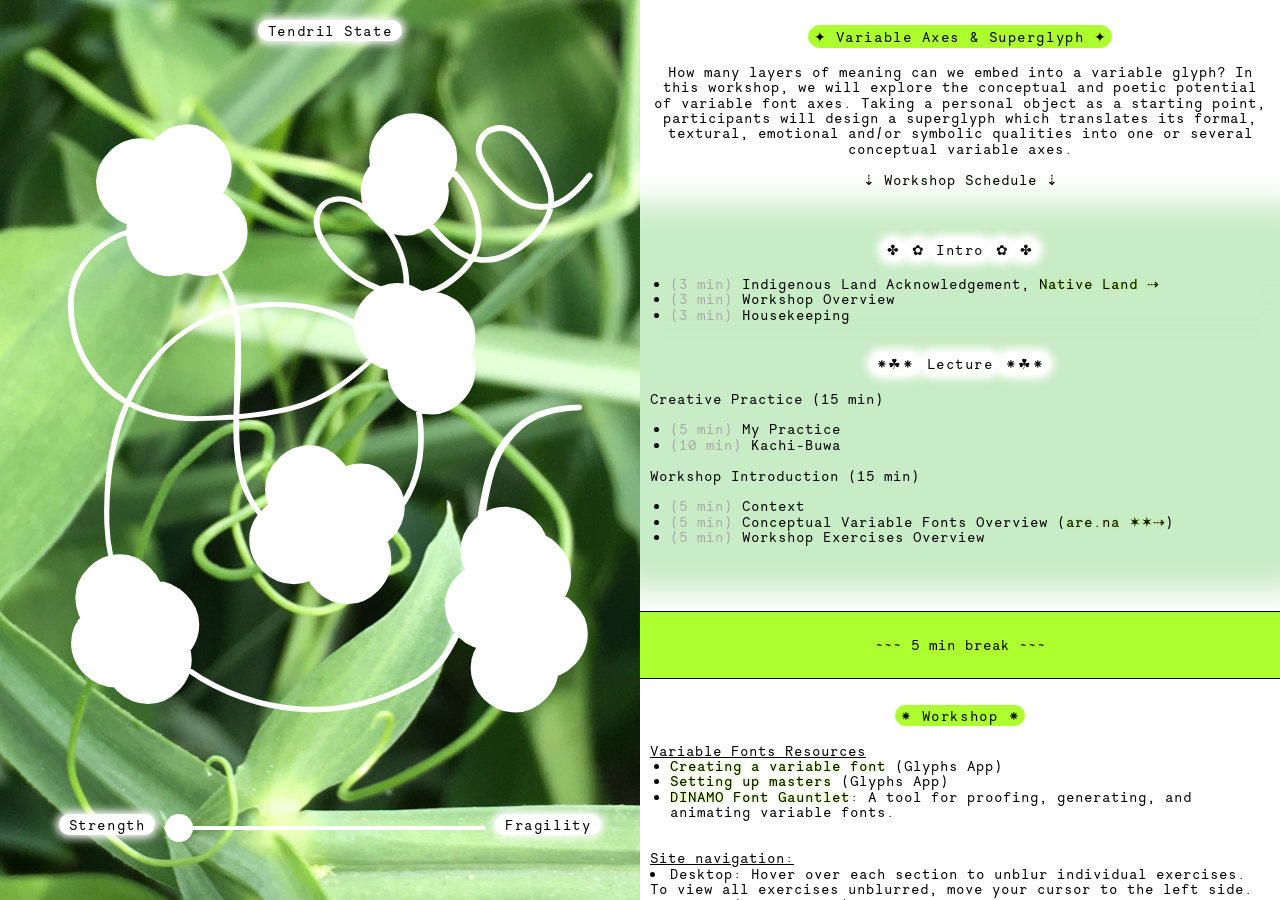
==== commit 3586173c: "Update index.html" ====
--- a/docs/index.html
+++ b/docs/index.html
@@ -3,14 +3,14 @@
 <head>
     <meta charset="UTF-8"> 
     <link rel="stylesheet" href="style.css">
-    <meta name="description" content="Superglyph Workshop by Emi Takahashi">
+    <meta name="description" content="How many layers of meaning can we embed into a variable glyph? In this workshop, we will explore the conceptual and poetic potential of variable font axes. Taking a personal object as a starting point, participants will design a superglyph which translates its formal, textural, emotional and/or symbolic qualities into one or several conceptual variable axes.">
     <meta property="og:url" content="">
-    <meta property="og:title" content="Superglyph Workshop">
+    <meta property="og:title" content="Variale Axes & Superglyph Workshop">
     <meta property="og:description" content="Superglyph Workshop by Emi Takahashi">
     <meta name="viewport" content="width=device-width, initial-scale=1">
     <link rel="shortcut icon" href="images/favi.png" type="image/png">
     <link rel="icon" href="images/favi.png" type="image/png">
-    <title>Variable Axes & Superglyph Workshop</title> 
+    <title>Variable Axes & Superglyph Workshop</title>
 
 
 <body>
@@ -56,8 +56,8 @@
                     <a href="#Arina Sin">Arina Sin</a> <br>
                     <a href="#Benedikt Stranak">Benedikt Stranak</a> <br>
                     <a href="#christine claussen">christine claussen</a> <br>
-                    <a href="#daniel rocha">Daniel Rocha</a> <br>
-                    <a href="#Ekaterina Kirichuk">Ekaterina Kirichuka</a> <br>
+                    <a href="#Daniel Rocha">Daniel Rocha</a> <br>
+                    <a href="#Ekaterina Kirichuk">Ekaterina Kirichuk</a> <br>
                     <a href="#Emi Takahashi">Emi Takahashi</a> <br>
                     <a href="#karolina krupickova">karolina krupickova</a> <br>
                     <a href="#Kevin Ma">Kevin Ma</a> <br>
@@ -187,7 +187,7 @@
                     </div>
                 
                     <div class="column2">
-                    <button>Focused</button>-------Attention-------<button>Distraction</button>
+                    <button>Focused</button>-------Attention-------<button>Distracted</button>
                     </div> 
                 </div>
             </div> 
@@ -208,7 +208,7 @@
 
             <!-- Text ---------------->
 
-            <div class="row six" id="Ekaterina Kirichuka">
+            <div class="row six" id="Ekaterina Kirichuk">
                 <div class="textbox">
                     <div class="column">
                     ⇣ Ekaterina Kirichuk
@@ -365,7 +365,7 @@
                     </div>
                 
                     <div class="column2">
-                    <button>On</button>---------Presence---------<button>Off</button>
+                    <button>Open</button>-------Ring Enclosure-------<button>Closed</button>
                     </div> 
                 </div>
             </div> 
@@ -423,7 +423,7 @@
                     </div>
                 
                     <div class="column2">
-                    <button>Paperplace</button>
+                    <button>Paperspace</button>
                     </div> 
                 </div>
             </div> 
@@ -722,10 +722,10 @@
                     <br>
                     <u>Site navigation:</u>
                     <br>
-                        <li>Desktop: Hover over each section to unblur individual exerices. To view all exercices unblurred, move your cursor to the left side.
+                        <li>Desktop: Hover over each section to unblur individual exercises. To view all exercises unblurred, move your cursor to the left side.
                         </li>
 
-                        <li> Mobile (Chrome only): Tap each section to unblur individual exerices. To view all exercices together, tap on the left side.
+                        <li> Mobile (Chrome only): Tap each section to unblur individual exercises. To view all exercises together, tap on the left side.
                         </li>
                     <br>
                     <br>
@@ -922,7 +922,7 @@
 
             Emi Takahashi ~ 
             info@emitakahashi.ca <span class="icon">✾</span> <a href="http://emitakahashi.ca/" target="blank">website</a> <span class="icon">❁</span> <a href="https://www.instagram.com/emi.taka.hashi/" target="blank">ig</a> <span class="icon">❃</span> <a href="https://www.are.na/emi-takahashi" target="blank">are.na</a>
-            </p> 
+            </p>
             <script src="script.js"></script>
         </div>
     </body>
--- a/docs/style.css
+++ b/docs/style.css
@@ -881,16 +881,42 @@
   background:url('images/img13d.jpeg') ;
   background-repeat: no-repeat;
   background-position: center;
+  background-size: 160%;
+  padding-top: 50%;
+  }
+
+
+.gif13d {
+  color:white;
+  width: 50%;
+  float: left;
+  background:url('images/img13d.gif') ;
+  background-repeat: no-repeat;
+  background-position: center;
+  background-size: 110%;
+  padding-top: 50%;
+  }
+
+
+  /* PARTICIPANT 14
+              --------------------------------------------------*/
+
+.img14 {
+  width: 50%;
+  float: left;
+  background:url('images/img14.png') ;
+  background-repeat: no-repeat;
+  background-position: center;
   background-size: 130%;
   padding-top: 50%;
   }
 
 
-.gif13d {
-  color:white;
-  width: 50%;
-  float: left;
-  background:url('images/img13d.gif') ;
+.gif14 {
+  color:white;
+  width: 50%;
+  float: left;
+  background:url('images/img14.gif') ;
   background-repeat: no-repeat;
   background-position: center;
   background-size: 110%;
@@ -898,32 +924,6 @@
   }
 
 
-  /* PARTICIPANT 14
-              --------------------------------------------------*/
-
-.img14 {
-  width: 50%;
-  float: left;
-  background:url('images/img14.png') ;
-  background-repeat: no-repeat;
-  background-position: center;
-  background-size: 130%;
-  padding-top: 50%;
-  }
-
-
-.gif14 {
-  color:white;
-  width: 50%;
-  float: left;
-  background:url('images/img14.gif') ;
-  background-repeat: no-repeat;
-  background-position: center;
-  background-size: 110%;
-  padding-top: 50%;
-  }
-
-
 
 
   /* PARTICIPANT 15
@@ -958,10 +958,10 @@
 .img16 {
   width: 50%;
   float: left;
-  background:url('images/img16.jpeg') ;
-  background-repeat: no-repeat;
-  background-position: center;
-  background-size: 160%;
+  background:url('images/img16d.gif') ;
+  background-repeat: no-repeat;
+  background-position: center;
+  background-size: 190%;
   padding-top: 50%;
   }
 
@@ -990,7 +990,7 @@
   float: left;
   background:url('images/img17.jpeg') ;
   background-repeat: no-repeat;
-  background-position: top;
+  background-position: center;
   background-size: 100%;
   padding-top: 50%;
   }
@@ -1018,8 +1018,8 @@
   float: left;
   background:url('images/img182.jpeg') ;
   background-repeat: no-repeat;
-  background-position: top;
-  background-size: 110%;
+  background-position: center;
+  background-size: 100%;
   padding-top: 50%;
   }
 
@@ -1207,7 +1207,7 @@
 
 
  #weight-slider {
-  -webkit-appearance: none;
+  -webkit-appearance: none; 
   width: 40vw;
 }
 
